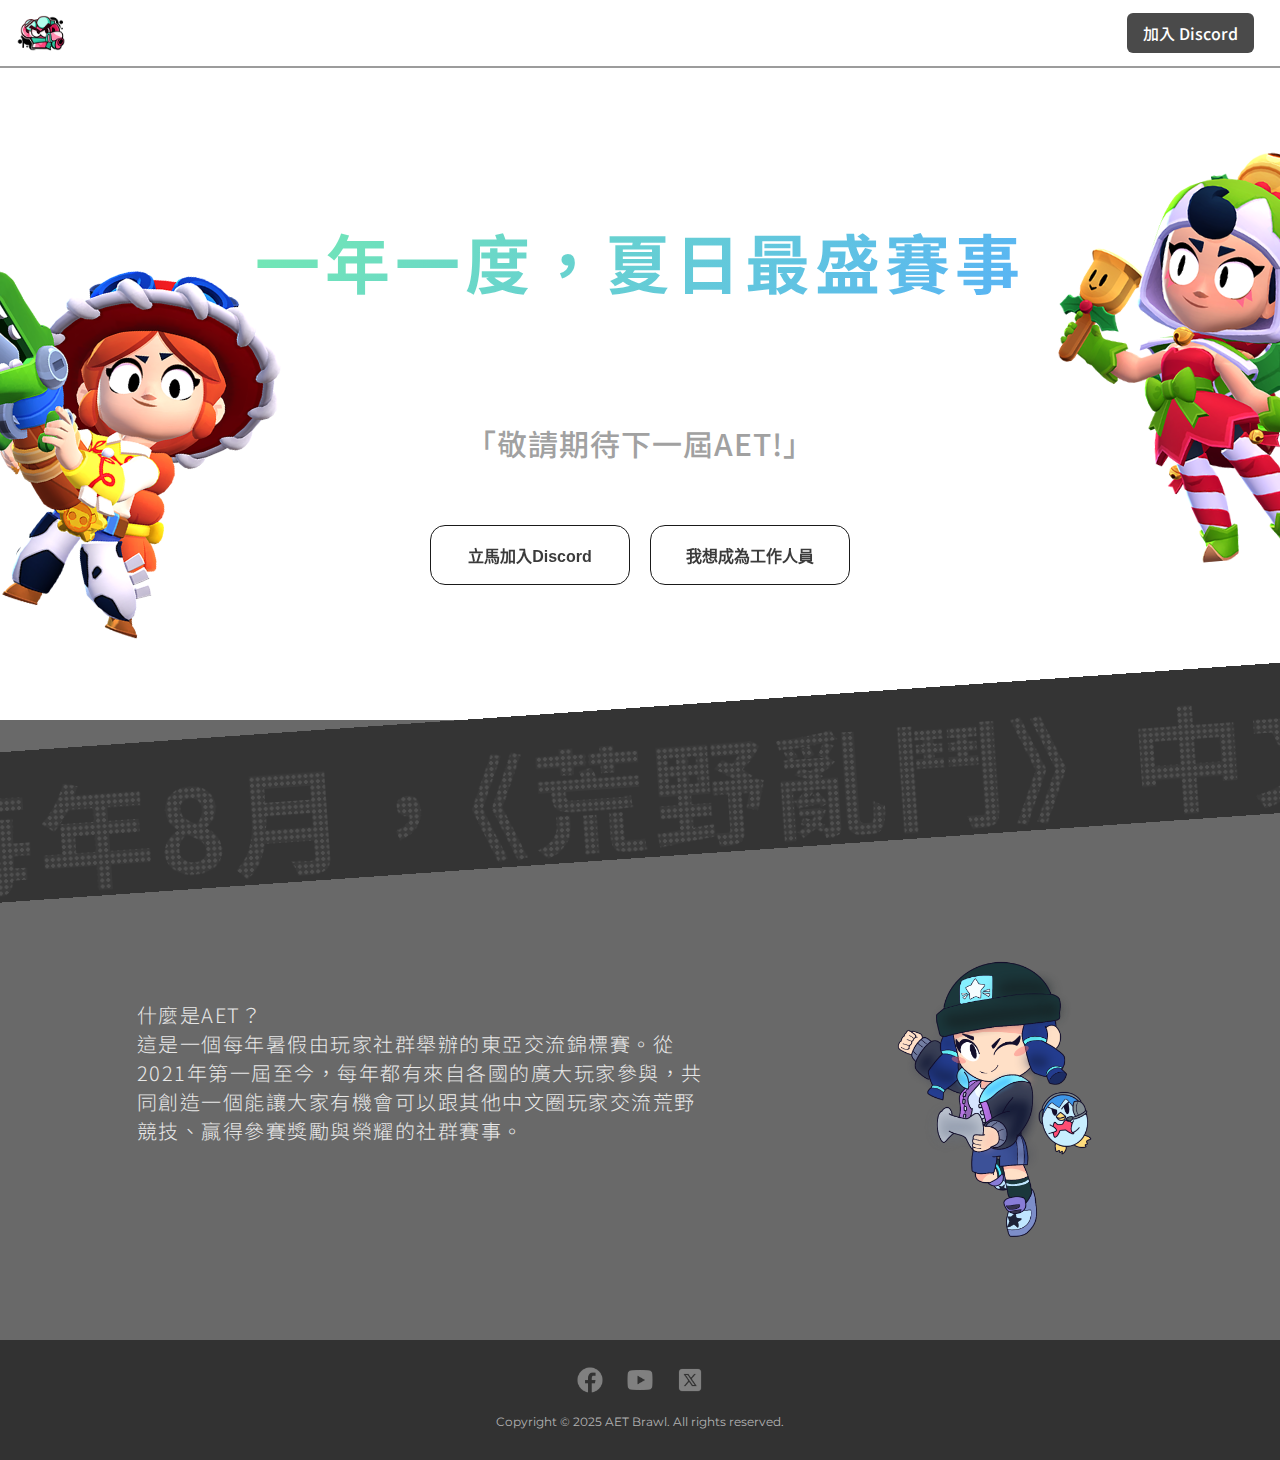
==== index.html @ 95fb555e "loved" ====
<!DOCTYPE html>
<html lang="zh-TW">
<head>
    <meta charset="utf-8">
    <meta http-equiv="X-UA-Compatible" content="IE=edge">
    <meta name="viewport" content="width=device-width, initial-scale=1.0">

    <!-- Title & Icon -->
    <title>AET BRAWL 亞太聯合交流賽</title>
    <link rel="icon" href="/assets/web_icon.png">
    <link rel="icon" href="/assets/web_icon.png" type="image/png">
    <meta property="og:image" content="/assets/web_icon.png" />
    <meta property="og:title" content="AET BRAWL 亞太聯合交流賽" />
    <meta property="og:description" content="AET集結來自東亞各處熱愛《荒野亂鬥》的玩家，舉辦一年一次的交流錦標賽。迄今已連續舉辦三屆，每屆都受到廣大玩家的熱情支持。馬上加入，和我們一同享受亂鬥的樂趣！" />

    <!-- Description -->
    <meta name="description" content="AET集結來自東亞各處熱愛《荒野亂鬥》的玩家，於每年8月舉辦盛大的交流錦標賽!迄今已連續舉辦四屆，每年舉辦皆受到廣大玩家的熱情支持。馬上加入，與我們一同享受夏日亂鬥的樂趣！">

    <!-- Others -->
    <meta http-equiv="Strict-Transport-Security" content="max-age=31536000; includeSubDomains; preload">
    <meta http-equiv="X-Content-Type-Options" content="nosniff">
    <meta http-equiv="X-XSS-Protection" content="1; mode=block">

    <!-- Pre-connect -->
    <link rel="preconnect" href="https://fonts.googleapis.com">
    <link rel="preconnect" href="https://fonts.gstatic.com" crossorigin>
    <link href="https://fonts.googleapis.com/css2?family=Montserrat:ital,wght@0,100..900;1,100..900&family=Noto+Sans+TC:wght@100..900&display=swap" rel="stylesheet">
    <link href="https://fonts.googleapis.com/css2?family=Montserrat:ital,wght@0,100..900;1,100..900&display=swap" rel="stylesheet">

    <!-- Style -->
    <link rel="stylesheet" href="/css/index.css">
    <link rel="stylesheet" href="/css/main.css">
    
    <noscript>
        <p>此網頁需要支援 JavaScript 才能正確運行，請先至你的瀏覽器設定中開啟JavaScript。</p>
    </noscript>
</head>

<body>
    <div class="wrapper">
        <nav class="navbar">
        <div class="nav-left">
            <a href="" class="logo-link">
                <img src="/assets/web_icon.png" alt="AET-Logo" class="logo" draggable="false">
            </a>
            <!-- 我還沒寫完
            <a href="/history.html" class="nav-link">歷年活動回顧</a>
            <a href="#" class="nav-link">歷年冠軍</a>
            <a href="#" class="nav-link">關於AET</a>-->
        </div>
        <div class="nav-right">
            <a href="https://discord.gg/Sd5MS8xkpK" class="discord-button" target="_blank">加入 Discord</a>
        </div>
    </nav>

    <div class="content">
        <div class="c-left">
            <img src="/assets/imgs/brawlers/jessie_jessie_jessie_001.png" draggable="false" alt="brawler_left">
        </div>
        <div class="c-right">
            <img id="big" src="/assets/imgs/brawlers/janet_jolly_janet_001.png" draggable="false" alt="brawler_left">
            <img id="smol" src="/assets/imgs/leon_world_finals_leon_002.png" draggable="false">
        </div>
        <div class="title">
            <h1 id="big">一年一度，夏日最盛賽事</h1>
            <h1 id="smol">一年一度，</br>夏日最盛賽事</h1>
        </div>
        <div class="subtitle">
            <h1>「敬請期待下一屆AET!」</h1>
        </div>
        <div class="button-space">
            <a href="https://discord.gg/Sd5MS8xkpK" target="_blank"><button class="button-28" role="button">立馬加入Discord</button></a>
            <a onclick="alert('抱歉，目前尚未開放！');"><button class="button-28" role="button">我想成為工作人員</button></a>
        </div>
    </div>

    <div class="sec1">
        <div class="swipe1">
            <div class="swipe1-inner">
                <span>每年8月，《荒野亂鬥》中文圈最盛大由玩家舉行的社群賽事!</span>
                <span>每年8月，《荒野亂鬥》中文圈最盛大由玩家舉行的社群賽事!</span>
                <span>每年8月，《荒野亂鬥》中文圈最盛大由玩家舉行的社群賽事!</span>
                <span>每年8月，《荒野亂鬥》中文圈最盛大由玩家舉行的社群賽事!</span>
                <span>每年8月，《荒野亂鬥》中文圈最盛大由玩家舉行的社群賽事!</span>
                <span>每年8月，《荒野亂鬥》中文圈最盛大由玩家舉行的社群賽事!</span>
                <span>每年8月，《荒野亂鬥》中文圈最盛大由玩家舉行的社群賽事!</span>
                <span>每年8月，《荒野亂鬥》中文圈最盛大由玩家舉行的社群賽事!</span>
            </div>
        </div>

        <div class="sec1-content-container">
            <div class="sec1-content-left">
                <p>什麼是AET？</br>這是一個每年暑假由玩家社群舉辦的東亞交流錦標賽。從2021年第一屆至今，每年都有來自各國的廣大玩家參與，共同創造一個能讓大家有機會可以跟其他中文圈玩家交流荒野競技、贏得參賽獎勵與榮耀的社群賽事。</p>
            </div>
            <div class="sec1-content-right">
                <img src="/assets/imgs/bibi.png" draggable="false" alt="bibi">
            </div>
        </div>
        
    </div>


    <div class="footer">
        <div class="footer-links">
            <a href="https://www.facebook.com/groups/brawlstarstc" target="_blank"><img src="/assets/icons/fb-48.png"></a>
            <a href="https://www.youtube.com/@Cooookie16" target="_blank"><img src="/assets/icons/yt-48.png"></a>
            <a href="https://x.com/aet_brawl" target="_blank"><img src="/assets/icons/x-48.png"></a>
        </div>
        <div class="footer-font">
            <p>Copyright © 2025 AET Brawl. All rights reserved.</p>
        </div>
    </div>
</div>
  
        

        
    
    

    


</body>
---- css/index.css ----
.content {
    left: 0;
    right: 0;
    width: 100%;
    margin-top: 70px;
    height: 550px;
}


.c-left {
    position: absolute;
    z-index: -10;
    width: 350px;
    transform: rotate(18deg);
    margin-left: -90px;
    margin-top: 80px;
}

.c-right {
    position: absolute;
    z-index: -10;
    width: 280px;
    transform: rotate(-5deg);
    right: 0;
    margin-right: -60px;
    margin-top: -10px;
}

.c-left img{
    width: 100%;
}

.c-right #big{
    width: 100%;
}

.c-right #smol{
    display: none;
    width: 0;
}

.title {  
    width: 100%;
    margin-top: 170px;
    display: flex;
    justify-content: center;
}

.title #big{
    display: block;
    font-family: "Noto Sans TC", serif;
    font-optical-sizing: auto;
    font-weight: 700;
    font-style: normal;
    font-size: 65px;
    letter-spacing: 5px;
    color: rgb(88,179,246);
    background: -webkit-linear-gradient(137deg, rgba(88,179,246,1) 0%, rgba(115,233,178,1) 100%); 
    background-clip: text;
    -webkit-text-fill-color: transparent;
}
.title #smol{
    display: none;
}

.subtitle {
    width: 100%;
    margin-top: 50px;
    display: flex;
    justify-content: center;
}

.subtitle h1{
    font-family: "Noto Sans TC", serif;
    font-optical-sizing: auto;
    font-weight: 500;
    font-style: normal;
    font-size: 30px;
    letter-spacing: 1px;
    color: rgb(161, 161, 161);
}


.button-space {
    width: 100%;
    margin-top: 40px;
    align-items: center;
    justify-content: center;
    display: flex;
    gap: 20px;
}
.button-28 {
    appearance: none;
    background-color: transparent;
    border: 1px solid #1A1A1A;
    border-radius: 15px;
    box-sizing: border-box;
    color: #3B3B3B;
    cursor: pointer;
    display: inline-block;
    font-family: Roobert,-apple-system,BlinkMacSystemFont,"Segoe UI",Helvetica,Arial,sans-serif,"Apple Color Emoji","Segoe UI Emoji","Segoe UI Symbol";
    font-size: 16px;
    font-weight: 600;
    line-height: normal;
    margin: 0;
    min-height: 60px;
    min-width: 0;
    outline: none;
    padding: 10px 20px;
    text-align: center;
    text-decoration: none;
    transition: all 300ms cubic-bezier(.23, 1, 0.32, 1);
    user-select: none;
    -webkit-user-select: none;
    touch-action: manipulation;
    width: 200px;
    height: 50px;
    will-change: transform;
  }
  
  .button-28:disabled {
    pointer-events: none;
  }
  
  .button-28:hover {
    color: #fff;
    background: -webkit-linear-gradient(137deg, rgba(88,179,246,1) 0%, rgba(115,233,178,1) 100%); 
    box-shadow: rgba(0, 0, 0, 0.25) 0 8px 15px;
    transform: translateY(-2px);
    border: none;
  }
  
  .button-28:active {
    box-shadow: none;
    transform: translateY(0);
  }


.sec1 {
    height: 500px;
    background-color: rgb(105, 105, 105);
    overflow: auto; 
    padding: 60px;
}

.swipe1 {
    position: absolute;
    left: 0;
    margin-left: -120px;
    margin-top: -180px;
    width: 4600px;
    height: 150px;
    background-color: rgb(52, 52, 52);
    transform: rotate(-4deg);
    overflow: hidden;
    align-items: center;      
}

.swipe1-inner {
    display: inline-block;
    white-space: nowrap;
    animation: scrolling 100s linear infinite;
}

.swipe1-inner span{
    display: inline-block;
    padding: 0 2rem; 
    font-size: 7.2rem;
    color: #5e5e5e;
    background: radial-gradient(#4f4f4f 50%,#3a3a3a 50%);
    background-size: 6px 6px;
    background-clip: text;
    -webkit-text-fill-color: transparent;
    font-family: "Noto Sans TC", serif;
    font-optical-sizing: auto;
    font-weight: 700;
    font-style: normal;
    letter-spacing: 5px;
}

@keyframes scrolling {
    0% {
      transform: translateX(0%);
    }
    100% {
      transform: translateX(-50%);
    }
}





.sec1-content-container{
    margin-top: 200px;
    display: flex;
    justify-content: space-between;
}

.sec1-content-left{
    margin-left: 6vw;
    width: 45vw;
    font-size: 20px;
    font-family: "Noto Sans TC", serif;
    font-optical-sizing: auto;
    font-weight: 300;
    font-style: normal;
    letter-spacing: 1.5px;
    color: rgb(232, 232, 232);
}

.sec1-content-right{
    margin-top: -40px;
    margin-right: 6vw;
}

.sec1-content-right img{
    width: 300px;
}





            @media screen and (max-width:900px) { 
               body {
                    overflow-x: hidden;
               }
                
                .content {
                    left: 0;
                    right: 0;
                    width: 100vw;
                    margin-top: 70px;
                    height: 590px;
                    overflow-x: hidden;
                    box-sizing: border-box;
                }
                 
                .c-left {
                    display: none;
                }
                
                .c-right {
                    position: absolute;
                    z-index: 10;
                    width: 150px;
                    overflow-x: hidden;
                    margin-right: -45px;
                    margin-top: 358px;
                    transform: rotate(0deg);
                }
                
                .c-right #big{
                    width: 0;
                    display: none;
                }

                .c-right #smol{
                    display: block;
                    width: 100%;
                }
                
                .title {
                    width: 280px;
                    margin-left: 10vw;
                    margin-top: 70px;
                    display: flex;
                    justify-content: center;
                }
                
                .title #big{
                    display: none;
                }

                .title #smol{
                    display: block;
                    font-family: "Noto Sans TC", serif;
                    font-optical-sizing: auto;
                    font-weight: 700;
                    font-style: normal;
                    font-size: 40px;
                    letter-spacing: 3px;
                    color: rgb(88,179,246);
                    background: -webkit-linear-gradient(137deg, rgba(88,179,246,1) 0%, rgba(115,233,178,1) 100%); 
                    background-clip: text;
                    -webkit-text-fill-color: transparent;
                    margin: 0;
                }
                
                .subtitle {
                    width: 250px;
                    margin-top: 20px;
                    margin-left: 10vw;
                    display: flex;
                    justify-content: center;
                }
                
                .subtitle h1{
                    font-family: "Noto Sans TC", serif;
                    font-optical-sizing: auto;
                    font-weight: 500;
                    font-style: normal;
                    font-size: 21px;
                    letter-spacing: 1px;
                    color: rgb(161, 161, 161);
                }
                
                
                .button-space {
                    width: 200px;
                    margin-left: 8vw;
                    margin-top: 40px;
                    align-items: center;
                    justify-content: center;
                    display: flex;
                    flex-direction: column;
                    gap: 10px;
                }
                .button-28 {
                    appearance: none;
                    background-color: transparent;
                    border: 1px solid #1A1A1A;
                    border-radius: 15px;
                    box-sizing: border-box;
                    color: #3B3B3B;
                    cursor: pointer;
                    display: inline-block;
                    font-family: Roobert,-apple-system,BlinkMacSystemFont,"Segoe UI",Helvetica,Arial,sans-serif,"Apple Color Emoji","Segoe UI Emoji","Segoe UI Symbol";
                    font-size: 14px;
                    font-weight: 600;
                    line-height: normal;
                    margin: 0;
                    min-height: 60px;
                    min-width: 0;
                    outline: none;
                    padding: 5px 5px;
                    text-align: center;
                    text-decoration: none;
                    transition: all 300ms cubic-bezier(.23, 1, 0.32, 1);
                    user-select: none;
                    -webkit-user-select: none;
                    touch-action: manipulation;
                    width: 150px;
                    height: 30px;
                    will-change: transform;
                  }
                  
                  .button-28:disabled {
                    pointer-events: none;
                  }
                  
                  .button-28:hover {
                    color: #fff;
                    background: -webkit-linear-gradient(137deg, rgba(88,179,246,1) 0%, rgba(115,233,178,1) 100%); 
                    box-shadow: rgba(0, 0, 0, 0.25) 0 8px 15px;
                    transform: translateY(-2px);
                    border: none;
                  }
                  
                  .button-28:active {
                    box-shadow: none;
                    transform: translateY(0);
                  }
                
                
                .sec1 {
                    height: 450px;
                    background-color: rgb(105, 105, 105);
                    overflow: hidden; 
                    padding: 40px;
                }
                
                .swipe1 {
                    position: absolute;
                    margin-top: -40px;
                    width: 100vw;
                    height: 110px;
                    background-color: rgb(52, 52, 52);
                    transform: rotate(0deg);
                    overflow: hidden;
                    align-items: center;
                    margin-left: 0;     
                }
                
                .swipe1-inner {
                    display: inline-block;
                    white-space: nowrap;
                    animation: scrolling 100s linear infinite;
                }
                
                .swipe1-inner span{
                    display: inline-block;
                    padding: 0 2rem; 
                    font-size: 5.0rem;
                    color: #5e5e5e;
                    background: radial-gradient(#4f4f4f 50%,#3a3a3a 50%);
                    background-size: 6px 6px;
                    background-clip: text;
                    -webkit-text-fill-color: transparent;
                    font-family: "Noto Sans TC", serif;
                    font-optical-sizing: auto;
                    font-weight: 700;
                    font-style: normal;
                    letter-spacing: 5px;
                }
                
                @keyframes scrolling {
                    0% {
                      transform: translateX(0%);
                    }
                    100% {
                      transform: translateX(-50%);
                    }
                }
                
                
                
                
                
                .sec1-content-container{
                    margin-top: 100px;
                    display: flex;
                    justify-content: space-between;
                    overflow: hidden;
                }
                
                .sec1-content-left{
                    margin-left: 6vw;
                    width: 80vw;
                    font-size: 17px;
                    font-family: "Noto Sans TC", serif;
                    font-optical-sizing: auto;
                    font-weight: 300;
                    font-style: normal;
                    letter-spacing: 1.5px;
                    color: rgb(232, 232, 232);
                }
                
                .sec1-content-right{
                    display: none;
                }
                

            }
---- css/main.css ----
body {
  margin: 0;
  padding: 0;
  box-sizing: border-box;
  user-select: none;
}

a {
  text-decoration: none;
}

.wrapper {
  overflow-x: hidden;
  position: relative;
}

.navbar {
    display: flex;
    position: fixed;
    top: 0;
    left: 0;  
    right: 0;
    z-index: 9999;
    height: 70px;
    background-color: #ffffff;
    justify-content: space-between;
    align-items: center;
    border-bottom: 2px solid #9c9c9c; /* 2px black bottom border */
    padding: 0.5rem 1rem; /* Add vertical and horizontal padding */
    font-family: "Noto Sans TC", serif;
    font-optical-sizing: auto;
    font-weight: 500;
    font-style: normal;
    letter-spacing: 1px;
}

.logo-link {
    display: flex;
    align-items: center;
    text-decoration: none;
    width: 60px;
    margin-right: 30px;
    margin-left: 10px;
}

.logo-link img{
    width: 100%;
}

  
  .nav-left {
    display: flex;
    gap: 1.2rem;
    align-items: center;
  }

  .nav-right {
    display: flex;
    align-items: center;
    margin-right: 30px;
  }
  
  .nav-link {
    text-decoration: none;
    color: #333;
    font-weight: 500;
    padding: 0.5rem 0.75rem;
    transition: color 0.3s;
  }
  
  .nav-link:hover {
    color: #bcbcbc;
  }
  
  .discord-button {
    display: inline-block;
    color: #ffffff;
    padding: 0.5rem 1rem;
    text-decoration: none;
    border-radius: 6px;
    letter-spacing: normal;
    background-color: #4a4a4a;
    transition: background-color 0.3s;
  }
  
  /* Button hover or focus effect */
  .discord-button:hover {
    background-color: #969696;
    color: #ffffff;
  }

          @media screen and (max-width:2000px) { 
            .navbar {
              display: flex;
              position: fixed;
              top: 0;
              left: 0;  
              right: 0;
              z-index: 9999;
              height: 50px;
              background-color: #ffffff;
              justify-content: space-between;
              align-items: center;
              border-bottom: 2px solid #9c9c9c; /* 2px black bottom border */
              padding: 0.5rem 1rem; /* Add vertical and horizontal padding */
              font-family: "Noto Sans TC", serif;
              font-optical-sizing: auto;
              font-weight: 500;
              font-style: normal;
              letter-spacing: 1px;
          }
          
          .logo-link {
              display: flex;
              align-items: center;
              text-decoration: none;
              width: 50px;
              margin-right: 30px;
              margin-left: 0;
          }
          
          .logo-link img{
              width: 100%;
          }
          
            
            .nav-left {
              display: flex;
              gap: 1.2rem;
              align-items: center;
            }
          
            .nav-right {
              display: flex;
              align-items: center;
              margin-right: 10px;
            }
            
            .nav-link {
              text-decoration: none;
              color: #333;
              font-weight: 500;
              padding: 0.5rem 0.75rem;
              transition: color 0.3s;
            }
            
            .nav-link:hover {
              color: #bcbcbc;
            }
            
            .discord-button {
              display: inline-block;
              color: #ffffff;
              padding: 0.5rem 1rem;
              text-decoration: none;
              border-radius: 6px;
              letter-spacing: normal;
              background-color: #4a4a4a;
              transition: background-color 0.3s;
            }
            
            /* Button hover or focus effect */
            .discord-button:hover {
              background-color: #969696;
              color: #ffffff;
            }
          }










  
.footer {
    height: 100px;
    background-color: #323232;
    bottom: 0;
    display: flex;
    align-items: center;
    align-content: center;
    flex-direction: column;
    gap: 10px;
    padding: 20px;
}

.footer-links {
    display: flex;
    gap: 30px;
    margin-bottom: 10px;
    margin-top: 10px;
}

.footer-links img{
  filter: brightness(0) invert(0.5);
  width: 30px;
  transition: filter 0.3s;
}

.footer-links img:hover{
  filter: brightness(0) invert(0.7);
  width: 30px;
}

.footer-font {
  width: 100%;
  display: flex;
  justify-content: center;
}

.footer-font p{
  font-family: "Montserrat", serif;
  font-optical-sizing: auto;
  font-weight: 400;
  font-style: normal;
  color: #b3b3b3;
  margin: 0;
}


      @media screen and (max-width:2000px) {

              .footer {
                height: 80px;
                background-color: #323232;
                bottom: 0;
                display: flex;
                align-items: center;
                align-content: center;
                flex-direction: column;
                gap: 10px;
                padding: 20px;
            }

            .footer-links {
                display: flex;
                gap: 20px;
                margin-bottom: 5px;
                margin-top: 5px;
            }

            .footer-links img{
              filter: brightness(0) invert(0.5);
              width: 30px;
              transition: filter 0.3s;
            }

            .footer-links img:hover{
              filter: brightness(0) invert(0.7);
              width: 30px;
            }

            .footer-font {
              width: 100%;
              display: flex;
              justify-content: center;
            }

            .footer-font p{
              font-family: "Montserrat", serif;
              font-optical-sizing: auto;
              font-size: 12px;
              font-weight: 400;
              font-style: normal;
              color: #b3b3b3;
              margin: 0;
            }
      }
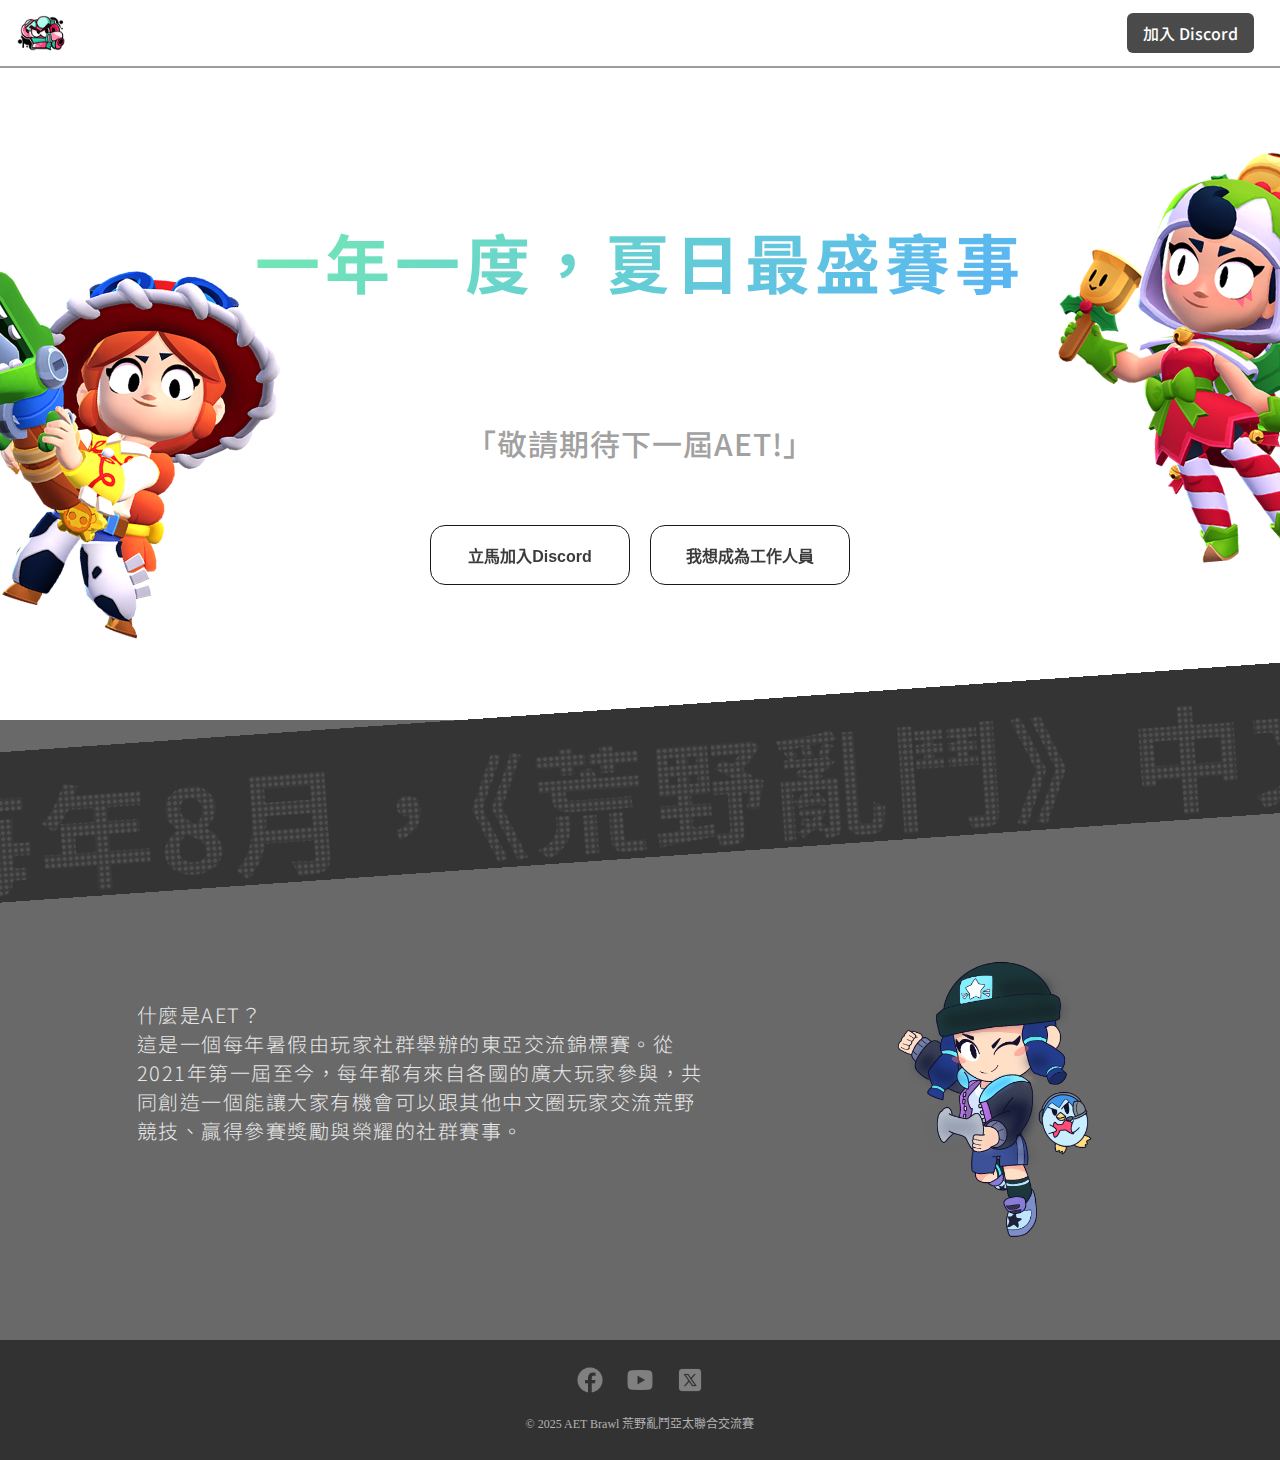
==== commit ed4e4277: "duh" ====
--- a/index.html
+++ b/index.html
@@ -31,9 +31,7 @@
     <link rel="stylesheet" href="/css/index.css">
     <link rel="stylesheet" href="/css/main.css">
     
-    <noscript>
-        <p>此網頁需要支援 JavaScript 才能正確運行，請先至你的瀏覽器設定中開啟JavaScript。</p>
-    </noscript>
+    <noscript>此網頁需要支援 JavaScript 才能正確運行，請先至你的瀏覽器設定中開啟JavaScript。</noscript>
 </head>
 
 <body>
@@ -103,22 +101,13 @@
     <div class="footer">
         <div class="footer-links">
             <a href="https://www.facebook.com/groups/brawlstarstc" target="_blank"><img src="/assets/icons/fb-48.png"></a>
-            <a href="https://www.youtube.com/@Cooookie16" target="_blank"><img src="/assets/icons/yt-48.png"></a>
+            <a href="https://www.youtube.com/@aetbrawl" target="_blank"><img src="/assets/icons/yt-48.png"></a>
             <a href="https://x.com/aet_brawl" target="_blank"><img src="/assets/icons/x-48.png"></a>
         </div>
         <div class="footer-font">
-            <p>Copyright © 2025 AET Brawl. All rights reserved.</p>
+            <p>© 2025 AET Brawl 荒野亂鬥亞太聯合交流賽</p>
         </div>
     </div>
 </div>
-  
-        
-
-        
-    
-    
-
-    
-
 
 </body>--- a/css/main.css
+++ b/css/main.css
@@ -214,8 +214,8 @@
 }
 
 .footer-font p{
-  font-family: "Montserrat", serif;
   font-optical-sizing: auto;
+  font-size: 12px;
   font-weight: 400;
   font-style: normal;
   color: #b3b3b3;
@@ -255,19 +255,7 @@
               width: 30px;
             }
 
-            .footer-font {
-              width: 100%;
-              display: flex;
-              justify-content: center;
-            }
-
             .footer-font p{
-              font-family: "Montserrat", serif;
-              font-optical-sizing: auto;
               font-size: 12px;
-              font-weight: 400;
-              font-style: normal;
-              color: #b3b3b3;
-              margin: 0;
             }
       }